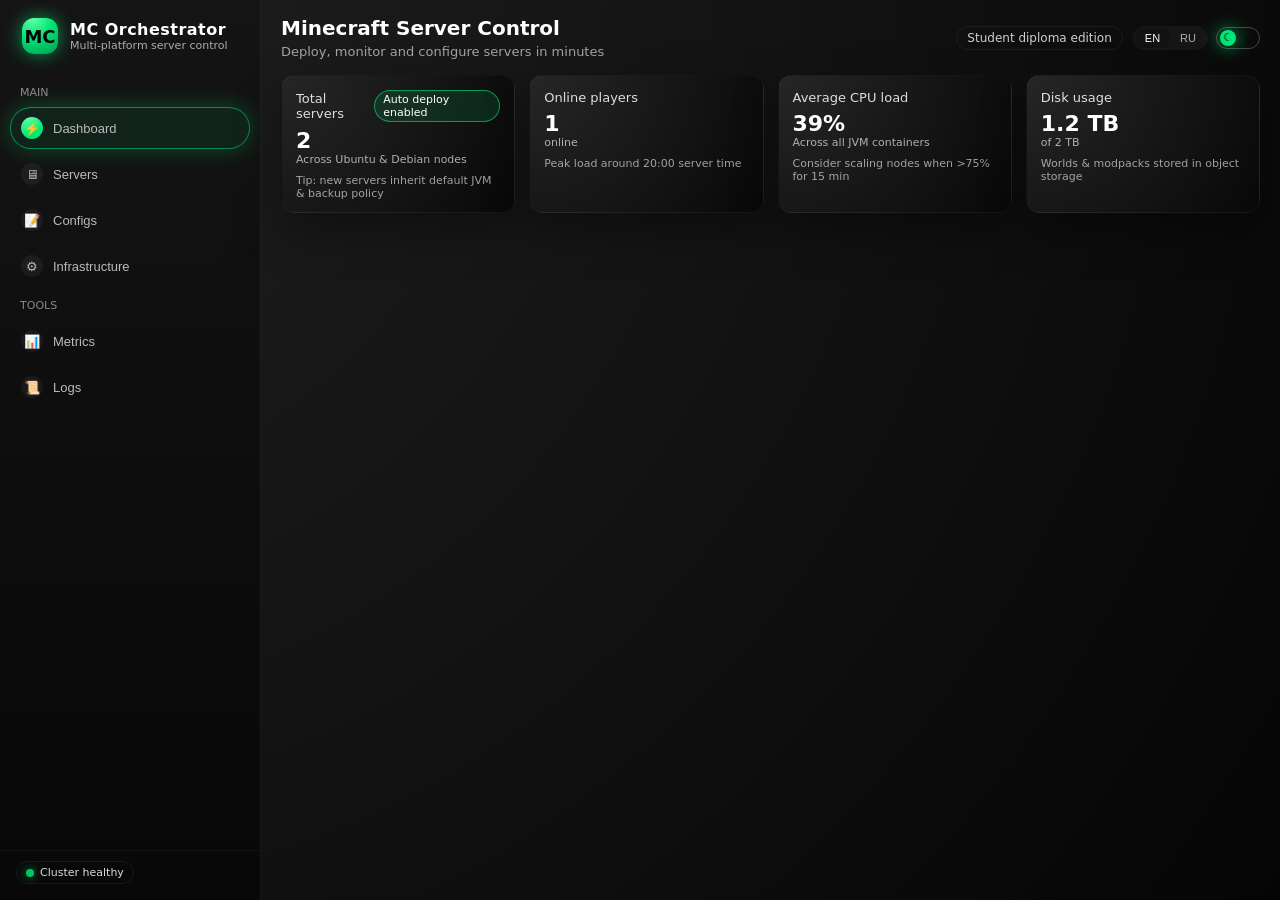
==== index.html @ 0e8f5ad6 "Server added, appearance improved, dark and light theme, Russian and English localization, UI only" ====
<!DOCTYPE html>
<html lang="en" data-lang="en">
<head>
  <meta charset="UTF-8" />
  <title>Minecraft Server Orchestrator</title>
  <link rel="stylesheet" href="assets/css/styles.css" />
</head>
<body data-theme="dark">
<div class="app-shell">

  <aside class="sidebar">
    <div class="sidebar-header">
      <div class="logo-pill">MC</div>
      <div>
        <div class="project-name" data-i18n="app.name">MC Orchestrator</div>
        <div class="project-subtitle" data-i18n="app.subtitle">Multi-platform server control</div>
      </div>
    </div>

    <div class="sidebar-nav">
      <div class="nav-section-title" data-i18n="nav.section.main">Main</div>
      <ul class="nav-list">
        <li class="nav-item">
          <button class="nav-link active" data-view-target="dashboard">
            <span class="nav-link-icon">⚡</span>
            <span data-i18n="nav.dashboard">Dashboard</span>
          </button>
        </li>
        <li class="nav-item">
          <button class="nav-link" data-view-target="servers">
            <span class="nav-link-icon">🖥</span>
            <span data-i18n="nav.servers">Servers</span>
          </button>
        </li>
        <li class="nav-item">
          <button class="nav-link" data-view-target="configs">
            <span class="nav-link-icon">📝</span>
            <span data-i18n="nav.configs">Configs</span>
          </button>
        </li>
        <li class="nav-item">
          <button class="nav-link" data-view-target="infrastructure">
            <span class="nav-link-icon">⚙</span>
            <span data-i18n="nav.infrastructure">Infrastructure</span>
          </button>
        </li>
      </ul>
      <div class="nav-section-title" data-i18n="nav.section.tools">Tools</div>
      <ul class="nav-list">
        <li class="nav-item">
          <button class="nav-link" data-view-target="metrics">
            <span class="nav-link-icon">📊</span>
            <span data-i18n="nav.metrics">Metrics</span>
          </button>
        </li>
        <li class="nav-item">
          <button class="nav-link" data-view-target="logs">
            <span class="nav-link-icon">📜</span>
            <span data-i18n="nav.logs">Logs</span>
          </button>
        </li>
      </ul>
    </div>

    <div class="sidebar-footer">
      <div class="sidebar-badge">
        <span class="sidebar-badge-dot"></span>
        <span data-i18n="sidebar.clusterHealthy">Cluster healthy</span>
      </div>
    </div>
  </aside>

  <main class="main-panel">
    <header class="topbar">
      <div class="topbar-left">
        <div class="topbar-title" data-i18n="topbar.title">Minecraft Server Control</div>
        <div class="topbar-subtitle" data-i18n="topbar.subtitle">Deploy, monitor and configure servers in minutes</div>
      </div>
      <div class="topbar-actions">
        <div class="chip" data-i18n="topbar.plan">Student diploma edition</div>
        <div class="toggle-group">
          <div class="lang-toggle">
            <button class="lang-btn active" data-lang-select="en">EN</button>
            <button class="lang-btn" data-lang-select="ru">RU</button>
          </div>
          <button class="theme-switch" id="themeSwitch" type="button">
            <div class="theme-thumb"></div>
            <div class="theme-icons"><span>☾</span><span>☼</span></div>
          </button>
        </div>
      </div>
    </header>

    <section class="content">

      <!-- DASHBOARD -->
      <section class="view active" data-view="dashboard">
        <div class="card-grid">
          <article class="card">
            <div class="card-header">
              <div class="card-title" data-i18n="dash.totalServers">Total servers</div>
              <span class="badge-pill" data-i18n="dash.autoDeploy">Auto deploy enabled</span>
            </div>
            <div class="card-kpi" id="kpi-total">—</div>
            <div class="card-kpi-sub" data-i18n="dash.totalServersHint">Across Ubuntu & Debian nodes</div>
            <div class="card-footer" data-i18n="dash.totalServersFooter">Tip: new servers inherit default JVM & backup policy</div>
          </article>

          <article class="card">
            <div class="card-header">
              <div class="card-title" data-i18n="dash.onlinePlayers">Online players</div>
            </div>
            <div class="card-kpi" id="kpi-online">—</div>
            <div class="card-kpi-sub">online</div>
            <div class="card-footer" data-i18n="dash.onlinePlayersFooter">Peak load around 20:00 server time</div>
          </article>

          <article class="card">
            <div class="card-header">
              <div class="card-title" data-i18n="dash.cpuLoad">Average CPU load</div>
            </div>
            <div class="card-kpi" id="kpi-cpu">—</div>
            <div class="card-kpi-sub" data-i18n="dash.cpuLoadSub">Across all JVM containers</div>
            <div class="card-footer" data-i18n="dash.cpuLoadFooter">Consider scaling nodes when >75% for 15 min</div>
          </article>

          <article class="card">
            <div class="card-header">
              <div class="card-title" data-i18n="dash.diskUsage">Disk usage</div>
            </div>
            <div class="card-kpi" id="kpi-disk">—</div>
            <div class="card-kpi-sub">of 2 TB</div>
            <div class="card-footer" data-i18n="dash.diskUsageFooter">Worlds & modpacks stored in object storage</div>
          </article>
        </div>
      </section>

      <!-- SERVERS -->
      <section class="view" data-view="servers">
        <div class="card table-card">
          <div class="card-header">
            <div class="card-title" data-i18n="servers.title">Servers</div>
            <button class="badge-pill" id="btn-new-server" data-i18n="servers.newServer">+ New server</button>
          </div>
          <table class="table">
            <thead>
              <tr>
                <th data-i18n="table.server">Server</th>
                <th data-i18n="table.version">Version</th>
                <th data-i18n="table.node">Node</th>
                <th data-i18n="table.status">Status</th>
                <th data-i18n="table.actions">Actions</th>
              </tr>
            </thead>
            <tbody id="servers-tbody"></tbody>
          </table>
        </div>
      </section>

      <!-- CONFIGS -->
      <section class="view" data-view="configs">
        <div class="card">
          <div class="card-header"><div class="card-title" data-i18n="configs.title">Configuration editor</div></div>
          <div class="card-footer" data-i18n="configs.hint">Attach your YAML/properties editor here</div>
        </div>
      </section>

      <!-- INFRASTRUCTURE -->
      <section class="view" data-view="infrastructure">
        <div class="card">
          <div class="card-header"><div class="card-title" data-i18n="infra.title">Infrastructure presets</div></div>
          <div class="card-footer" data-i18n="infra.hint">Manage CPU cores, RAM, disk quotas, default JVM flags</div>
        </div>
      </section>

      <!-- METRICS -->
      <section class="view" data-view="metrics">
        <div class="card">
          <div class="card-header"><div class="card-title" data-i18n="metrics.title">Metrics dashboard</div></div>
          <div class="card-footer" data-i18n="metrics.hint">Insert charts for CPU, RAM, disk, online players</div>
        </div>
      </section>

      <!-- LOGS -->
      <section class="view" data-view="logs">
        <div class="card">
          <div class="card-header"><div class="card-title" data-i18n="logs.title">Logs & events</div></div>
          <div class="card-footer" data-i18n="logs.hint">Console output, deployment logs, alerts</div>
        </div>
      </section>

    </section>
  </main>
</div>

<!-- CREATE SERVER MODAL -->
<div class="modal-overlay" id="server-modal-overlay">
  <div class="modal modal--wide">
    <div class="modal-title" data-i18n="modal.createServer">Create server</div>
    <form id="modal-form" onsubmit="return false">

      <div class="form-group">
        <label data-i18n="modal.serverName">Server name</label>
        <input id="f-name" type="text" placeholder="Survival-RU-1" />
      </div>

      <div class="form-row">
        <div class="form-group">
          <label data-i18n="modal.version">Minecraft version</label>
          <select id="f-version">
            <option value="1.20.4">1.20.4</option>
            <option value="1.20.1">1.20.1</option>
            <option value="1.19.4">1.19.4</option>
            <option value="1.18.2">1.18.2</option>
          </select>
        </div>
        <div class="form-group">
          <label data-i18n="modal.modLoader">Mod loader</label>
          <select id="f-modloader">
            <option value="Paper">Paper</option>
            <option value="Spigot">Spigot</option>
            <option value="Forge">Forge</option>
            <option value="Fabric">Fabric</option>
            <option value="NeoForge">NeoForge</option>
          </select>
        </div>
      </div>

      <div class="form-group">
        <label data-i18n="modal.modLoaderVersion">Mod loader version</label>
        <input id="f-modloader-version" type="text" placeholder="e.g. 47.3.0" />
      </div>

      <!-- Modpack ZIP -->
      <div class="form-group">
        <label data-i18n="modal.modpack">Modpack (ZIP)</label>
        <div class="dropzone" id="f-dropzone">
          <span class="dropzone-icon">📦</span>
          <span class="dropzone-text" data-i18n="modal.dropzoneHint">Drag & drop .zip modpack here</span>
          <span class="dropzone-filename" id="dropzone-filename"></span>
          <input type="file" id="f-modpack-file" accept=".zip" style="display:none" />
        </div>
      </div>

      <!-- Mod Loader JAR -->
      <div class="form-group">
        <label data-i18n="modal.modLoaderJar">Mod loader JAR (optional)</label>
        <div class="dropzone" id="f-dropzone-jar">
          <span class="dropzone-icon">☕</span>
          <span class="dropzone-text" data-i18n="modal.dropzoneJarHint">Drag & drop .jar mod loader here</span>
          <span class="dropzone-filename" id="dropzone-jar-filename"></span>
          <input type="file" id="f-modloader-file" accept=".jar" style="display:none" />
        </div>
      </div>

      <!-- Deploy target -->
      <div class="form-group">
        <label data-i18n="modal.deployTarget">Deploy target</label>
        <div class="radio-group">
          <label class="radio-option">
            <input type="radio" name="deploy-target" id="f-target-server" value="server" checked />
            <span data-i18n="modal.targetServer">Server (bare metal)</span>
          </label>
          <label class="radio-option">
            <input type="radio" name="deploy-target" id="f-target-docker" value="docker" />
            <span data-i18n="modal.targetDocker">Docker container</span>
          </label>
        </div>
      </div>

      <!-- SERVER FIELDS -->
      <div id="fields-server" class="deploy-fields">
        <div class="form-section-title" data-i18n="modal.serverResources">Server resources</div>
        <div class="form-row">
          <div class="form-group">
            <label data-i18n="modal.ram">RAM (MB)</label>
            <input id="f-ram" type="number" value="2048" min="512" step="512" />
          </div>
          <div class="form-group">
            <label data-i18n="modal.cpu">CPU cores</label>
            <input id="f-cpu" type="number" value="2" min="1" max="32" />
          </div>
        </div>
        <div class="form-row">
          <div class="form-group">
            <label data-i18n="modal.disk">Disk (GB)</label>
            <input id="f-disk" type="number" value="20" min="5" step="5" />
          </div>
          <div class="form-group">
            <label data-i18n="modal.port">Server port</label>
            <input id="f-port" type="number" value="25565" min="1024" max="65535" />
          </div>
        </div>
        <div class="form-group">
          <label data-i18n="modal.jvmFlags">JVM flags (optional)</label>
          <input id="f-jvm" type="text" placeholder="-XX:+UseG1GC -XX:MaxGCPauseMillis=50" />
        </div>

        <!-- Convenience options: Server -->
        <div class="form-section-title" data-i18n="modal.convenience">Convenience</div>
        <div class="toggle-checks">
          <label class="check-option">
            <input type="checkbox" id="f-max-resources" />
            <span data-i18n="modal.maxResources">Allocate all available resources</span>
          </label>
          <label class="check-option">
            <input type="checkbox" id="f-auto-restart" checked />
            <span data-i18n="modal.autoRestart">Auto-restart on crash</span>
          </label>
          <label class="check-option">
            <input type="checkbox" id="f-auto-backup" checked />
            <span data-i18n="modal.autoBackup">Scheduled backups</span>
          </label>
          <div class="form-subrow" id="f-backup-interval-wrap">
            <label data-i18n="modal.backupInterval">Backup every (hours)</label>
            <input id="f-backup-interval" type="number" value="6" min="1" max="168" />
          </div>
          <label class="check-option">
            <input type="checkbox" id="f-backup-cleanup" checked />
            <span data-i18n="modal.backupCleanup">Auto-delete backups older than</span>
          </label>
          <div class="form-subrow" id="f-backup-ttl-wrap">
            <label data-i18n="modal.backupTtl">Keep backups for (days)</label>
            <input id="f-backup-ttl" type="number" value="7" min="1" max="365" />
          </div>
          <label class="check-option">
            <input type="checkbox" id="f-whitelist" />
            <span data-i18n="modal.whitelist">Enable whitelist</span>
          </label>
          <label class="check-option">
            <input type="checkbox" id="f-rcon" />
            <span data-i18n="modal.rcon">Enable RCON (remote console)</span>
          </label>
        </div>
      </div>

      <!-- DOCKER FIELDS -->
      <div id="fields-docker" class="deploy-fields" style="display:none">
        <div class="form-section-title" data-i18n="modal.dockerResources">Docker resources</div>
        <div class="form-row">
          <div class="form-group">
            <label data-i18n="modal.ram">Memory limit (MB)</label>
            <input id="f-docker-ram" type="number" value="2048" min="512" step="512" />
          </div>
          <div class="form-group">
            <label data-i18n="modal.cpu">CPU limit (cores)</label>
            <input id="f-docker-cpu" type="number" value="2" min="1" max="32" />
          </div>
        </div>
        <div class="form-row">
          <div class="form-group">
            <label data-i18n="modal.disk">Volume size (GB)</label>
            <input id="f-docker-disk" type="number" value="20" min="5" step="5" />
          </div>
          <div class="form-group">
            <label data-i18n="modal.port">Exposed port</label>
            <input id="f-docker-port" type="number" value="25565" min="1024" max="65535" />
          </div>
        </div>
        <div class="form-row">
          <div class="form-group">
            <label data-i18n="modal.dockerImage">Base image</label>
            <select id="f-docker-image">
              <option value="eclipse-temurin:17">eclipse-temurin:17 (Java 17)</option>
              <option value="eclipse-temurin:21">eclipse-temurin:21 (Java 21)</option>
              <option value="amazoncorretto:17">amazoncorretto:17</option>
            </select>
          </div>
          <div class="form-group">
            <label data-i18n="modal.restartPolicy">Restart policy</label>
            <select id="f-restart-policy">
              <option value="unless-stopped">unless-stopped</option>
              <option value="always">always</option>
              <option value="on-failure">on-failure</option>
              <option value="no">no</option>
            </select>
          </div>
        </div>
        <div class="form-row">
          <div class="form-group">
            <label data-i18n="modal.networkMode">Network mode</label>
            <select id="f-network-mode">
              <option value="bridge">bridge (default)</option>
              <option value="host">host</option>
            </select>
          </div>
          <div class="form-group">
            <label data-i18n="modal.dockerMemSwap">Memory swap (MB)</label>
            <input id="f-docker-swap" type="number" value="512" min="0" step="256" />
          </div>
        </div>
        <div class="form-group">
          <label data-i18n="modal.jvmFlags">JVM flags (optional)</label>
          <input id="f-docker-jvm" type="text" placeholder="-XX:+UseG1GC -XX:MaxGCPauseMillis=50" />
        </div>

        <!-- Convenience options: Docker -->
        <div class="form-section-title" data-i18n="modal.convenience">Convenience</div>
        <div class="toggle-checks">
          <label class="check-option">
            <input type="checkbox" id="f-docker-max-resources" />
            <span data-i18n="modal.maxResources">Allocate all available resources</span>
          </label>
          <label class="check-option">
            <input type="checkbox" id="f-docker-auto-backup" checked />
            <span data-i18n="modal.autoBackup">Scheduled backups (volume snapshot)</span>
          </label>
          <div class="form-subrow" id="f-docker-backup-interval-wrap">
            <label data-i18n="modal.backupInterval">Backup every (hours)</label>
            <input id="f-docker-backup-interval" type="number" value="6" min="1" max="168" />
          </div>
          <label class="check-option">
            <input type="checkbox" id="f-docker-backup-cleanup" checked />
            <span data-i18n="modal.backupCleanup">Auto-delete backups older than</span>
          </label>
          <div class="form-subrow" id="f-docker-backup-ttl-wrap">
            <label data-i18n="modal.backupTtl">Keep backups for (days)</label>
            <input id="f-docker-backup-ttl" type="number" value="7" min="1" max="365" />
          </div>
          <label class="check-option">
            <input type="checkbox" id="f-docker-healthcheck" checked />
            <span data-i18n="modal.healthcheck">Enable Docker healthcheck</span>
          </label>
          <label class="check-option">
            <input type="checkbox" id="f-docker-readonly-fs" />
            <span data-i18n="modal.readonlyFs">Read-only filesystem (except volumes)</span>
          </label>
          <label class="check-option">
            <input type="checkbox" id="f-docker-log-limit" checked />
            <span data-i18n="modal.logLimit">Limit container log size (100 MB)</span>
          </label>
          <label class="check-option">
            <input type="checkbox" id="f-docker-rcon" />
            <span data-i18n="modal.rcon">Enable RCON (remote console)</span>
          </label>
        </div>
      </div>

    </form>
    <div class="modal-actions">
      <button class="btn-cancel" id="modal-cancel" data-i18n="modal.cancel">Cancel</button>
      <button class="btn-create" id="modal-create" data-i18n="modal.create">Create</button>
    </div>
  </div>
</div>

<script src="assets/js/i18n.js"></script>
<script src="assets/js/toast.js"></script>
<script src="assets/js/repository.js"></script>
<script src="assets/js/server-controller.js"></script>
<script src="assets/js/view-model.js"></script>
<script src="assets/js/dashboard-view.js"></script>
<script src="assets/js/servers-view.js"></script>
<script src="assets/js/modal-view.js"></script>
<script src="assets/js/custom-select.js"></script>
<script src="assets/js/app.js"></script>
</body>
</html>
---- assets/css/styles.css ----
:root {
  --dark-bg: #141414;
  --dark-bg-secondary: #222222;
  --dark-bg-tertiary: #333333;
  --dark-text: #ffffff;
  --dark-text-secondary: #bbbbbb;
  --accent-green: #00e676;
  --light-bg: #f5f5f5;
  --light-bg-secondary: #ffffff;
  --light-bg-tertiary: #eeeeee;
  --light-text: #1a1a1a;
  --light-text-secondary: #666666;
  --radius-lg: 14px;
  --radius-md: 10px;
  --radius-sm: 6px;
  --shadow-soft: 0 18px 45px rgba(0,0,0,0.35);
  --transition-fast: 0.18s ease-out;
}

body[data-theme="dark"] {
  background: radial-gradient(circle at top left, #1f1f1f 0, #141414 45%, #050505 100%);
  color: var(--dark-text);
}
body[data-theme="light"] {
  background: radial-gradient(circle at top left, #ffffff 0, #f5f5f5 50%, #e4e4e4 100%);
  color: var(--light-text);
}
body {
  margin: 0;
  font-family: system-ui, -apple-system, BlinkMacSystemFont, "Segoe UI", sans-serif;
  min-height: 100vh;
  display: flex;
}

.app-shell { display: flex; width: 100%; min-height: 100vh; }

.sidebar {
  width: 260px; flex-shrink: 0;
  backdrop-filter: blur(18px);
  border-right: 1px solid rgba(255,255,255,0.06);
  display: flex; flex-direction: column;
}
body[data-theme="dark"] .sidebar { background: linear-gradient(180deg, rgba(20,20,20,0.96), rgba(8,8,8,0.98)); }
body[data-theme="light"] .sidebar { background: linear-gradient(180deg, #ffffff, #f5f5f5); border-right-color: rgba(0,0,0,0.06); }

.sidebar-header { padding: 18px 22px; display: flex; align-items: center; gap: 12px; }
.logo-pill {
  width: 36px; height: 36px; border-radius: 12px;
  display: inline-flex; align-items: center; justify-content: center;
  background: radial-gradient(circle at 30% 0, #66ffa6 0, var(--accent-green) 45%, #009b4f 100%);
  box-shadow: 0 0 18px rgba(0,230,118,0.6);
  color: #000; font-weight: 800; font-size: 18px;
}
.project-name { font-weight: 600; font-size: 16px; letter-spacing: 0.03em; }
.project-subtitle { font-size: 11px; opacity: 0.65; }

.sidebar-nav { padding: 6px 10px 16px; flex: 1; overflow-y: auto; }
.nav-section-title { font-size: 11px; text-transform: uppercase; opacity: 0.5; padding: 8px 10px; }
.nav-list { list-style: none; padding: 0; margin: 0; }
.nav-item { margin-bottom: 4px; }
.nav-link {
  display: flex; align-items: center; gap: 10px;
  padding: 9px 10px; border-radius: 999px;
  border: 1px solid transparent; font-size: 13px;
  text-decoration: none; cursor: pointer; background: transparent;
  width: 100%;
  transition: background var(--transition-fast), border-color var(--transition-fast), transform var(--transition-fast);
}
body[data-theme="dark"] .nav-link { color: var(--dark-text-secondary); }
body[data-theme="light"] .nav-link { color: var(--light-text-secondary); }
.nav-link-icon {
  width: 22px; height: 22px; border-radius: 999px;
  display: inline-flex; align-items: center; justify-content: center; font-size: 13px;
}
body[data-theme="dark"] .nav-link-icon { background: rgba(255,255,255,0.05); }
body[data-theme="light"] .nav-link-icon { background: rgba(0,0,0,0.04); }
.nav-link:hover { transform: translateY(-1px); border-color: rgba(255,255,255,0.08); }
body[data-theme="light"] .nav-link:hover { border-color: rgba(0,0,0,0.08); }
.nav-link.active {
  background: rgba(0,230,118,0.08); border-color: rgba(0,230,118,0.55);
  box-shadow: 0 0 22px rgba(0,230,118,0.28); color: #eafff4;
}
.nav-link.active .nav-link-icon {
  background: radial-gradient(circle at 30% 0, #66ffa6 0, var(--accent-green) 70%);
  color: #000;
}

.sidebar-footer { padding: 10px 16px 16px; border-top: 1px solid rgba(255,255,255,0.04); }
body[data-theme="light"] .sidebar-footer { border-top-color: rgba(0,0,0,0.05); }
.sidebar-badge {
  font-size: 11px; padding: 4px 9px; border-radius: 999px;
  border: 1px solid rgba(255,255,255,0.08);
  display: inline-flex; align-items: center; gap: 6px; opacity: 0.85;
}
.sidebar-badge-dot {
  width: 8px; height: 8px; border-radius: 999px;
  background: var(--accent-green); box-shadow: 0 0 10px rgba(0,230,118,0.8);
}

.main-panel { flex: 1; display: flex; flex-direction: column; padding: 16px 20px; }

.topbar { display: flex; align-items: center; justify-content: space-between; gap: 14px; margin-bottom: 16px; }
.topbar-left { display: flex; flex-direction: column; gap: 4px; }
.topbar-title { font-size: 20px; font-weight: 600; }
.topbar-subtitle { font-size: 13px; opacity: 0.6; }
.topbar-actions { display: flex; align-items: center; gap: 10px; }

.chip { font-size: 12px; border-radius: 999px; padding: 4px 10px; border: 1px solid rgba(255,255,255,0.08); opacity: 0.8; }
body[data-theme="light"] .chip { border-color: rgba(0,0,0,0.08); }

.toggle-group { display: flex; align-items: center; gap: 8px; }
.lang-toggle { display: inline-flex; border-radius: 999px; padding: 2px; background: rgba(255,255,255,0.04); }
body[data-theme="light"] .lang-toggle { background: rgba(0,0,0,0.04); }
.lang-btn {
  border: none; background: transparent; border-radius: 999px;
  padding: 4px 10px; font-size: 11px; cursor: pointer;
  opacity: 0.65; transition: background var(--transition-fast), opacity var(--transition-fast), color var(--transition-fast);
}
.lang-btn.active { background: rgba(0,0,0,0.18); opacity: 1; color: #ffffff; }
body[data-theme="light"] .lang-btn.active { background: #ffffff; color: #000000; }

.theme-switch {
  position: relative; width: 44px; height: 22px; border-radius: 999px;
  border: 1px solid rgba(255,255,255,0.24); cursor: pointer;
  display: inline-flex; align-items: center; padding: 3px; background: transparent;
}
body[data-theme="light"] .theme-switch { border-color: rgba(0,0,0,0.18); }
.theme-thumb {
  width: 16px; height: 16px; border-radius: 999px;
  background: var(--accent-green); box-shadow: 0 0 18px rgba(0,230,118,0.9);
  transform: translateX(0); transition: transform var(--transition-fast);
}
body[data-theme="light"] .theme-thumb { transform: translateX(18px); }
.theme-icons {
  position: absolute; inset: 0;
  display: flex; justify-content: space-between; align-items: center;
  padding-inline: 6px; font-size: 11px; pointer-events: none;
}

.content { flex: 1; display: flex; flex-direction: column; gap: 16px; }

.view { display: none; }
.view.active { display: block; }

.card-grid { display: grid; grid-template-columns: repeat(auto-fit, minmax(220px, 1fr)); gap: 14px; }
.card {
  border-radius: var(--radius-lg); padding: 14px 14px 12px;
  box-shadow: var(--shadow-soft); position: relative; overflow: hidden;
}
body[data-theme="dark"] .card {
  background: radial-gradient(circle at top left, #262626 0, #141414 60%, #080808 100%);
  border: 1px solid rgba(255,255,255,0.03);
}
body[data-theme="light"] .card { background: #ffffff; border: 1px solid rgba(0,0,0,0.06); }

.card-header { display: flex; align-items: center; justify-content: space-between; margin-bottom: 6px; }
.card-title { font-size: 13px; opacity: 0.85; }
.card-kpi { font-size: 22px; font-weight: 600; }
.card-kpi-sub { font-size: 11px; opacity: 0.65; }
.card-footer { margin-top: 8px; font-size: 11px; opacity: 0.6; }

.badge-pill {
  font-size: 11px; border-radius: 999px; padding: 2px 8px;
  background: rgba(0,230,118,0.12); border: 1px solid rgba(0,230,118,0.6); color: #a5ffd0;
  cursor: pointer;
}
.badge-pill:hover { background: rgba(0,230,118,0.22); }

.table-card { margin-top: 4px; }
.table { width: 100%; border-collapse: collapse; font-size: 12px; }
.table th, .table td { padding: 7px 6px; text-align: left; }
.table th { opacity: 0.7; font-weight: 500; border-bottom: 1px solid rgba(255,255,255,0.08); }
body[data-theme="light"] .table th { border-bottom-color: rgba(0,0,0,0.06); }
.table tr:nth-child(even) { background: rgba(255,255,255,0.03); }
body[data-theme="light"] .table tr:nth-child(even) { background: rgba(0,0,0,0.02); }

.status-pill { display: inline-flex; align-items: center; gap: 6px; padding: 2px 8px; border-radius: 999px; font-size: 11px; }
.status-online { background: rgba(0,230,118,0.16); color: #caffea; }
.status-offline { background: rgba(255,255,255,0.04); opacity: 0.7; }

.action-btn {
  border: 1px solid transparent; border-radius: 999px;
  padding: 3px 10px; font-size: 11px; cursor: pointer;
  transition: background var(--transition-fast), transform var(--transition-fast);
  margin-right: 4px;
}
.action-btn:hover { transform: translateY(-1px); }
.action-btn--start  { background: rgba(0,230,118,0.12); border-color: rgba(0,230,118,0.5); color: #a5ffd0; }
.action-btn--start:hover { background: rgba(0,230,118,0.24); }
.action-btn--stop   { background: rgba(255,80,80,0.12); border-color: rgba(255,80,80,0.5); color: #ffb3b3; }
.action-btn--stop:hover { background: rgba(255,80,80,0.24); }
.action-btn--backup { background: rgba(255,255,255,0.04); border-color: rgba(255,255,255,0.12); }
body[data-theme="dark"] .action-btn--backup { color: #bbbbbb; }
body[data-theme="light"] .action-btn--backup { color: #555555; border-color: rgba(0,0,0,0.12); }
.action-btn:disabled { opacity: 0.4; cursor: not-allowed; }

/* Modal */
.modal-overlay {
  display: none; position: fixed; inset: 0;
  background: rgba(0,0,0,0.6); backdrop-filter: blur(4px);
  align-items: center; justify-content: center; z-index: 100;
}
.modal-overlay.active { display: flex; }
.modal {
  width: 360px; border-radius: var(--radius-lg);
  padding: 22px 24px; box-shadow: var(--shadow-soft);
}
body[data-theme="dark"] .modal { background: #1c1c1c; border: 1px solid rgba(255,255,255,0.07); color: #fff; }
body[data-theme="light"] .modal { background: #ffffff; border: 1px solid rgba(0,0,0,0.08); color: #1a1a1a; }
.modal-title { font-size: 16px; font-weight: 600; margin-bottom: 16px; }
.form-group { display: flex; flex-direction: column; gap: 5px; margin-bottom: 12px; }
.form-group label { font-size: 12px; opacity: 0.7; }
.form-group input, .form-group select {
  border-radius: var(--radius-sm); border: 1px solid rgba(255,255,255,0.1);
  background: rgba(255,255,255,0.04); color: inherit;
  padding: 7px 10px; font-size: 13px; outline: none;
  transition: border-color var(--transition-fast);
}
body[data-theme="light"] .form-group input,
body[data-theme="light"] .form-group select {
  background: #f5f5f5; border-color: rgba(0,0,0,0.1); color: #1a1a1a;
}
.form-group input:focus, .form-group select:focus { border-color: var(--accent-green); }
.modal-actions { display: flex; justify-content: flex-end; gap: 8px; margin-top: 16px; }
.btn-cancel {
  border: 1px solid rgba(255,255,255,0.1); background: transparent;
  border-radius: 999px; padding: 6px 16px; font-size: 12px; cursor: pointer; color: inherit;
}
body[data-theme="light"] .btn-cancel { border-color: rgba(0,0,0,0.1); }
.btn-create {
  border: none; background: var(--accent-green); color: #000;
  border-radius: 999px; padding: 6px 16px; font-size: 12px; cursor: pointer; font-weight: 600;
  transition: opacity var(--transition-fast);
}
.btn-create:hover { opacity: 0.85; }
.btn-create:disabled { opacity: 0.4; cursor: not-allowed; }

/* Toast */
#toast-container {
  position: fixed; bottom: 22px; right: 22px;
  display: flex; flex-direction: column; gap: 8px; z-index: 200;
}
.toast {
  display: flex; align-items: center; gap: 8px;
  padding: 10px 16px; border-radius: var(--radius-md);
  font-size: 13px; box-shadow: 0 4px 20px rgba(0,0,0,0.4);
  opacity: 0; transform: translateY(10px);
  transition: opacity 0.22s ease, transform 0.22s ease;
  min-width: 220px;
}
.toast--visible { opacity: 1; transform: translateY(0); }
.toast--success { background: rgba(0,230,118,0.15); border: 1px solid rgba(0,230,118,0.5); color: #caffea; }
.toast--info    { background: rgba(80,160,255,0.15); border: 1px solid rgba(80,160,255,0.5); color: #b3d4ff; }
.toast--error   { background: rgba(255,80,80,0.15);  border: 1px solid rgba(255,80,80,0.5);  color: #ffb3b3; }
.toast-icon { font-size: 14px; }

@media (max-width: 860px) {
  .sidebar { display: none; }
  .main-panel { padding: 12px; }
}

body[data-theme="dark"] .action-btn--start,
body[data-theme="dark"] .action-btn--stop,
body[data-theme="dark"] .action-btn--backup,
body[data-theme="dark"] .badge-pill,
body[data-theme="dark"] .status-pill,
body[data-theme="dark"] .lang-btn {
  color: #ffffff;
}

body[data-theme="light"] .action-btn--start,
body[data-theme="light"] .action-btn--stop,
body[data-theme="light"] .action-btn--backup,
body[data-theme="light"] .badge-pill,
body[data-theme="light"] .status-pill,
body[data-theme="light"] .lang-btn {
  color: #1a1a1a;
}

body[data-theme="light"] .status-online {
  color: #007a3d;
}

body[data-theme="light"] .action-btn--start {
  color: #007a3d;
}

body[data-theme="light"] .action-btn--stop {
  color: #cc2200;
}

/* Modal wide */
.modal--wide { width: 480px; max-height: 88vh; overflow-y: auto; }

.form-row { display: grid; grid-template-columns: 1fr 1fr; gap: 10px; }

.form-section-title {
  font-size: 11px; text-transform: uppercase; opacity: 0.5;
  margin-bottom: 8px; margin-top: 2px; letter-spacing: 0.06em;
}

.deploy-fields {
  border-radius: var(--radius-md);
  border: 1px solid rgba(255,255,255,0.06);
  padding: 12px 12px 4px;
  margin-bottom: 12px;
}
body[data-theme="light"] .deploy-fields { border-color: rgba(0,0,0,0.07); }

/* Radio group */
.radio-group { display: flex; gap: 12px; }
.radio-option {
  display: flex; align-items: center; gap: 6px;
  font-size: 13px; cursor: pointer; opacity: 0.85;
}
.radio-option input[type="radio"] { accent-color: var(--accent-green); cursor: pointer; }

/* Dropzone */
.dropzone {
  border: 1px dashed rgba(0,230,118,0.35);
  border-radius: var(--radius-md);
  padding: 16px 12px;
  display: flex; flex-direction: column; align-items: center; gap: 6px;
  cursor: pointer; transition: background var(--transition-fast), border-color var(--transition-fast);
  text-align: center;
}
.dropzone:hover { background: rgba(0,230,118,0.04); border-color: rgba(0,230,118,0.6); }
.dropzone--active { background: rgba(0,230,118,0.08); border-color: var(--accent-green); }
.dropzone-icon { font-size: 22px; }
.dropzone-text { font-size: 12px; opacity: 0.6; }
.dropzone-filename { font-size: 12px; color: var(--accent-green); min-height: 16px; }

/* Convenience toggles */
.toggle-checks { display: flex; flex-direction: column; gap: 6px; margin-top: 4px; }

.check-option {
  display: flex; align-items: center; gap: 8px;
  font-size: 12px; cursor: pointer; opacity: 0.85;
}
.check-option input[type="checkbox"] { accent-color: var(--accent-green); cursor: pointer; width: 14px; height: 14px; }

.form-subrow {
  display: flex; align-items: center; gap: 10px;
  padding-left: 22px; margin-top: -2px;
}
.form-subrow label { font-size: 12px; opacity: 0.65; white-space: nowrap; }
.form-subrow input {
  width: 70px; border-radius: var(--radius-sm);
  border: 1px solid rgba(255,255,255,0.1);
  background: rgba(255,255,255,0.04); color: inherit;
  padding: 4px 8px; font-size: 12px; outline: none;
}
body[data-theme="light"] .form-subrow input {
  background: #f5f5f5; border-color: rgba(0,0,0,0.1); color: #1a1a1a;
}
.form-subrow input:focus { border-color: var(--accent-green); }

/* ===== Custom scrollbar ===== */
* {
  scrollbar-width: thin;
  scrollbar-color: rgba(0,230,118,0.45) transparent;
}
*::-webkit-scrollbar { width: 6px; height: 6px; }
*::-webkit-scrollbar-track { background: transparent; }
*::-webkit-scrollbar-thumb {
  background: rgba(0,230,118,0.45);
  border-radius: 999px;
}
*::-webkit-scrollbar-thumb:hover { background: rgba(0,230,118,0.75); }

body[data-theme="light"] * {
  scrollbar-color: rgba(0,150,80,0.35) transparent;
}
body[data-theme="light"] *::-webkit-scrollbar-thumb {
  background: rgba(0,150,80,0.35);
}
body[data-theme="light"] *::-webkit-scrollbar-thumb:hover {
  background: rgba(0,150,80,0.65);
}

/* ===== Custom scrollbar ===== */
* {
  scrollbar-width: thin;
  scrollbar-color: rgba(0,230,118,0.45) transparent;
}
*::-webkit-scrollbar { width: 6px; height: 6px; }
*::-webkit-scrollbar-track { background: transparent; }
*::-webkit-scrollbar-thumb {
  background: rgba(0,230,118,0.45);
  border-radius: 999px;
}
*::-webkit-scrollbar-thumb:hover { background: rgba(0,230,118,0.75); }

body[data-theme="light"] * {
  scrollbar-color: rgba(0,150,80,0.35) transparent;
}
body[data-theme="light"] *::-webkit-scrollbar-thumb {
  background: rgba(0,150,80,0.35);
}
body[data-theme="light"] *::-webkit-scrollbar-thumb:hover {
  background: rgba(0,150,80,0.65);
}

/* ===== Custom Select ===== */
.csel-wrapper {
  position: relative;
  width: 100%;
}

.csel-trigger {
  width: 100%;
  box-sizing: border-box;
  border-radius: var(--radius-sm);
  padding: 7px 32px 7px 10px;
  font-size: 13px;
  cursor: pointer;
  outline: none;
  transition: border-color var(--transition-fast);
  user-select: none;
  background-image: url("data:image/svg+xml,%3Csvg xmlns='http://www.w3.org/2000/svg' width='12' height='12' viewBox='0 0 12 12'%3E%3Cpath fill='%2300e676' d='M6 8L1 3h10z'/%3E%3C/svg%3E");
  background-repeat: no-repeat;
  background-position: right 10px center;
}

body[data-theme="dark"] .csel-trigger {
  background-color: #1e1e1e;
  border: 1px solid rgba(255,255,255,0.12);
  color: #ffffff;
}

body[data-theme="light"] .csel-trigger {
  background-color: #f0f0f0;
  border: 1px solid rgba(0,0,0,0.12);
  color: #1a1a1a;
  background-image: url("data:image/svg+xml,%3Csvg xmlns='http://www.w3.org/2000/svg' width='12' height='12' viewBox='0 0 12 12'%3E%3Cpath fill='%23009b4f' d='M6 8L1 3h10z'/%3E%3C/svg%3E");
}

.csel-trigger:hover { border-color: var(--accent-green); }

.csel-dropdown {
  display: none;
  position: absolute;
  top: calc(100% + 4px);
  left: 0; right: 0;
  border-radius: var(--radius-md);
  z-index: 300;
  box-shadow: 0 8px 28px rgba(0,0,0,0.4);
  max-height: 200px;
  overflow-y: auto;
}

.csel-dropdown.open { display: block; }

body[data-theme="dark"] .csel-dropdown {
  background: #222222;
  border: 1px solid rgba(255,255,255,0.08);
}

body[data-theme="light"] .csel-dropdown {
  background: #ffffff;
  border: 1px solid rgba(0,0,0,0.1);
}

.csel-option {
  padding: 8px 12px;
  font-size: 13px;
  cursor: pointer;
  transition: background var(--transition-fast);
}

body[data-theme="dark"] .csel-option { color: #dddddd; }
body[data-theme="light"] .csel-option { color: #1a1a1a; }

body[data-theme="dark"] .csel-option:hover { background: rgba(255,255,255,0.06); }
body[data-theme="light"] .csel-option:hover { background: rgba(0,0,0,0.05); }

.csel-option.selected {
  color: var(--accent-green);
  background: rgba(0,230,118,0.08);
}
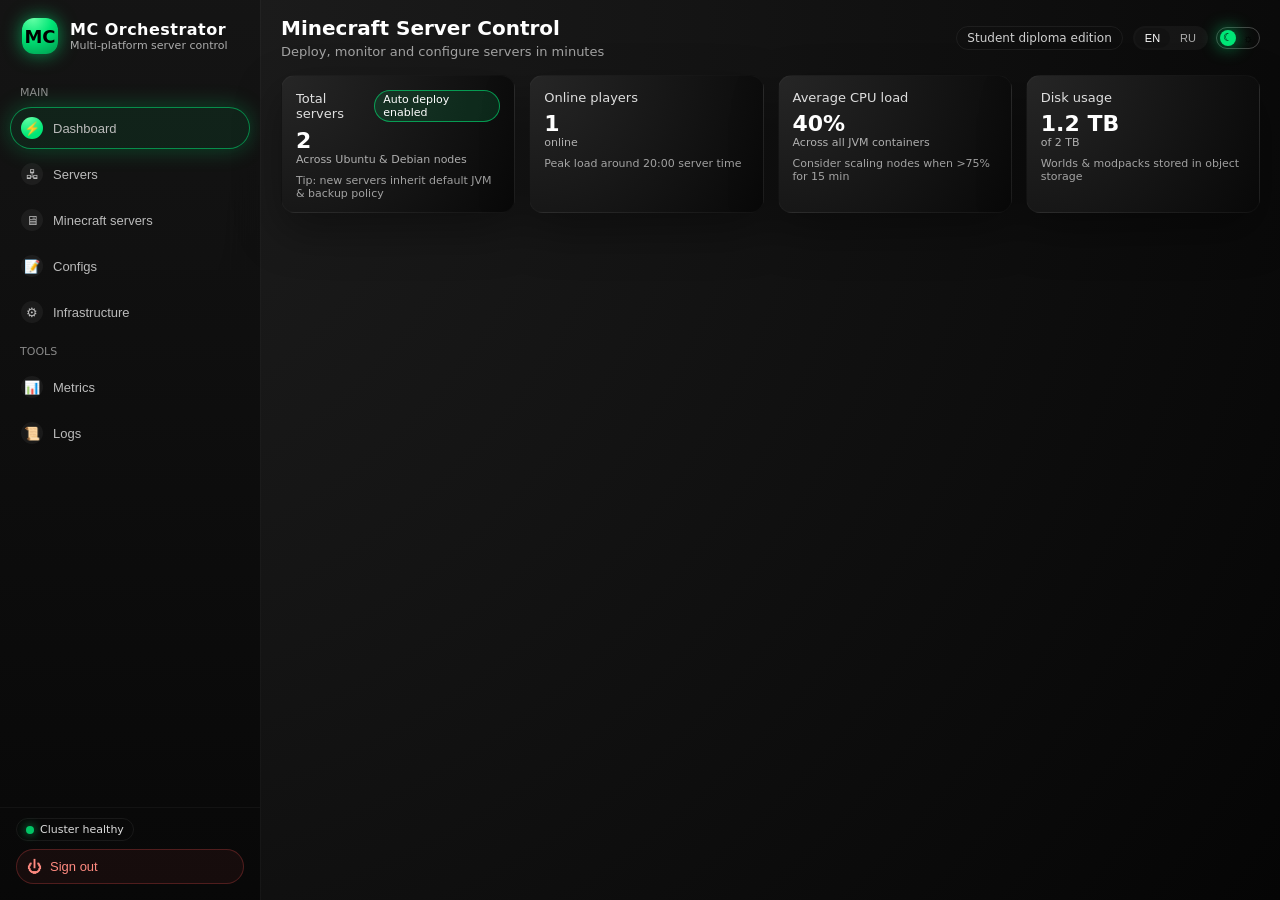
==== commit 7a01613b: "upd" ====
--- a/index.html
+++ b/index.html
@@ -27,9 +27,15 @@
           </button>
         </li>
         <li class="nav-item">
+          <button class="nav-link" data-view-target="nodes">
+            <span class="nav-link-icon">🖧</span>
+            <span data-i18n="nav.nodes">Servers</span>
+          </button>
+        </li>
+        <li class="nav-item">
           <button class="nav-link" data-view-target="servers">
             <span class="nav-link-icon">🖥</span>
-            <span data-i18n="nav.servers">Servers</span>
+            <span data-i18n="nav.servers">Minecraft servers</span>
           </button>
         </li>
         <li class="nav-item">
@@ -67,6 +73,10 @@
         <span class="sidebar-badge-dot"></span>
         <span data-i18n="sidebar.clusterHealthy">Cluster healthy</span>
       </div>
+      <button class="sidebar-logout" id="btn-logout">
+        <span class="sidebar-logout-icon">⏻</span>
+        <span data-i18n="sidebar.logout">Sign out</span>
+      </button>
     </div>
   </aside>
 
@@ -135,6 +145,30 @@
         </div>
       </section>
 
+      <!-- NODES (физические серверы) -->
+      <section class="view" data-view="nodes">
+        <div class="card table-card">
+          <div class="card-header">
+            <div class="card-title" data-i18n="nodes.title">Servers</div>
+            <button class="badge-pill" id="btn-new-node" data-i18n="nodes.newNode">+ Add server</button>
+          </div>
+          <table class="table">
+            <thead>
+              <tr>
+                <th data-i18n="nodes.table.name">Name</th>
+                <th data-i18n="nodes.table.ip">IP address</th>
+                <th data-i18n="nodes.table.port">SSH port</th>
+                <th data-i18n="nodes.table.user">User</th>
+                <th data-i18n="nodes.table.status">Status</th>
+                <th data-i18n="nodes.table.actions">Actions</th>
+              </tr>
+            </thead>
+            <tbody id="nodes-tbody"></tbody>
+          </table>
+        </div>
+      </section>
+
+
       <!-- SERVERS -->
       <section class="view" data-view="servers">
         <div class="card table-card">
@@ -204,6 +238,12 @@
         <input id="f-name" type="text" placeholder="Survival-RU-1" />
       </div>
 
+      <div class="form-group">
+        <label data-i18n="modal.targetNode">Deploy to server</label>
+        <select id="f-node">
+          <option value="" data-i18n="modal.selectNode">— Select server —</option>
+        </select>
+      </div>
       <div class="form-row">
         <div class="form-group">
           <label data-i18n="modal.version">Minecraft version</label>
@@ -440,6 +480,72 @@
     <div class="modal-actions">
       <button class="btn-cancel" id="modal-cancel" data-i18n="modal.cancel">Cancel</button>
       <button class="btn-create" id="modal-create" data-i18n="modal.create">Create</button>
+    </div>
+  </div>
+</div>
+
+<!-- ADD NODE MODAL -->
+<div class="modal-overlay" id="node-modal-overlay">
+  <div class="modal modal--wide">
+    <div class="modal-title" data-i18n="nodes.modal.title">Add server</div>
+    <form id="node-modal-form" onsubmit="return false">
+
+      <div class="form-row">
+        <div class="form-group">
+          <label data-i18n="nodes.modal.name">Server name</label>
+          <input id="n-name" type="text" placeholder="prod-node-01" />
+        </div>
+        <div class="form-group">
+          <label data-i18n="nodes.modal.ip">IP address</label>
+          <input id="n-ip" type="text" placeholder="192.168.1.100" />
+        </div>
+      </div>
+
+      <div class="form-row">
+        <div class="form-group">
+          <label data-i18n="nodes.modal.sshPort">SSH port</label>
+          <input id="n-ssh-port" type="number" value="22" min="1" max="65535" />
+        </div>
+        <div class="form-group">
+          <label data-i18n="nodes.modal.sshUser">SSH user</label>
+          <input id="n-ssh-user" type="text" placeholder="root" />
+        </div>
+      </div>
+
+      <div class="form-group">
+        <label data-i18n="nodes.modal.sshKey">Authentication</label>
+        <div class="radio-group" style="margin-bottom:8px">
+          <label class="radio-option">
+            <input type="radio" name="auth-type" value="key" checked />
+            <span data-i18n="nodes.modal.authKey">SSH key</span>
+          </label>
+          <label class="radio-option">
+            <input type="radio" name="auth-type" value="password" />
+            <span data-i18n="nodes.modal.authPassword">Password</span>
+          </label>
+        </div>
+        <div id="n-key-group">
+          <div class="dropzone" id="n-key-dropzone">
+            <span class="dropzone-icon">🔑</span>
+            <span class="dropzone-text" data-i18n="nodes.modal.keyHint">Drag & drop .pem / id_rsa here</span>
+            <span class="dropzone-filename" id="n-key-filename"></span>
+            <input type="file" id="n-key-file" accept=".pem,.key" style="display:none" />
+          </div>
+        </div>
+        <div id="n-pwd-group" style="display:none">
+          <input id="n-password" type="password" placeholder="••••••••" />
+        </div>
+      </div>
+
+      <div class="form-group">
+        <label data-i18n="nodes.modal.description">Description (optional)</label>
+        <input id="n-description" type="text" placeholder="Main production node" />
+      </div>
+
+    </form>
+    <div class="modal-actions">
+      <button class="btn-cancel" id="node-modal-cancel" data-i18n="modal.cancel">Cancel</button>
+      <button class="btn-create" id="node-modal-create" data-i18n="nodes.modal.add">Add server</button>
     </div>
   </div>
 </div>
@@ -453,6 +559,7 @@
 <script src="assets/js/servers-view.js"></script>
 <script src="assets/js/modal-view.js"></script>
 <script src="assets/js/custom-select.js"></script>
+<script src="assets/js/nodes-view.js"></script>
 <script src="assets/js/app.js"></script>
 </body>
 </html>
--- a/assets/css/styles.css
+++ b/assets/css/styles.css
@@ -355,7 +355,7 @@
 }
 .form-subrow input:focus { border-color: var(--accent-green); }
 
-/* ===== Custom scrollbar ===== */
+/* Custom scrollbar */
 * {
   scrollbar-width: thin;
   scrollbar-color: rgba(0,230,118,0.45) transparent;
@@ -377,8 +377,6 @@
 body[data-theme="light"] *::-webkit-scrollbar-thumb:hover {
   background: rgba(0,150,80,0.65);
 }
-
-/* ===== Custom scrollbar ===== */
 * {
   scrollbar-width: thin;
   scrollbar-color: rgba(0,230,118,0.45) transparent;
@@ -401,7 +399,7 @@
   background: rgba(0,150,80,0.65);
 }
 
-/* ===== Custom Select ===== */
+/* Custom Select */
 .csel-wrapper {
   position: relative;
   width: 100%;
@@ -478,3 +476,67 @@
   color: var(--accent-green);
   background: rgba(0,230,118,0.08);
 }
+
+/* Logout button */
+.sidebar-logout {
+  display: flex; align-items: center; gap: 8px;
+  width: 100%; margin-top: 8px;
+  padding: 8px 10px; border-radius: 999px;
+  border: 1px solid rgba(255,80,80,0.25);
+  background: rgba(255,80,80,0.06);
+  color: #ff8a80; font-size: 13px;
+  cursor: pointer;
+  transition: background var(--transition-fast), border-color var(--transition-fast), transform var(--transition-fast);
+}
+.sidebar-logout:hover {
+  background: rgba(255,80,80,0.14);
+  border-color: rgba(255,80,80,0.5);
+  transform: translateY(-1px);
+}
+body[data-theme="light"] .sidebar-logout {
+  color: #cc2200;
+  border-color: rgba(204,34,0,0.2);
+  background: rgba(204,34,0,0.05);
+}
+body[data-theme="light"] .sidebar-logout:hover {
+  background: rgba(204,34,0,0.1);
+  border-color: rgba(204,34,0,0.4);
+}
+.sidebar-logout-icon { font-size: 15px; }
+
+/* Nodes view */
+.status-connecting {
+  background: rgba(255,200,0,0.14);
+  color: #ffe57f;
+}
+code.ip-code {
+  font-family: monospace; font-size: 12px;
+  padding: 2px 6px; border-radius: 4px;
+}
+body[data-theme="dark"]  code.ip-code { background: rgba(255,255,255,0.06); color: #a5ffd0; }
+body[data-theme="light"] code.ip-code { background: rgba(0,0,0,0.05);       color: #007a3d; }
+
+/* IP reveal */
+.ip-masked {
+  display: inline-flex; align-items: center; gap: 6px;
+  font-family: monospace; font-size: 12px;
+  cursor: pointer;
+  padding: 3px 6px; border-radius: 6px;
+  margin-left: -6px;
+  transition: background 0.15s;
+}
+body[data-theme="dark"]  .ip-masked:hover { background: rgba(255,255,255,0.06); }
+body[data-theme="light"] .ip-masked:hover { background: rgba(0,0,0,0.05); }
+
+.ip-dots { opacity: 0.4; letter-spacing: 2px; }
+.ip-value {
+  padding: 2px 6px; border-radius: 4px;
+}
+body[data-theme="dark"]  .ip-value { background: rgba(255,255,255,0.06); color: #a5ffd0; }
+body[data-theme="light"] .ip-value { background: rgba(0,0,0,0.05); color: #007a3d; }
+.ip-reveal-btn {
+  background: transparent; border: none; cursor: pointer;
+  font-size: 13px; opacity: 0.45; padding: 0; line-height: 1;
+  transition: opacity 0.15s;
+}
+.ip-reveal-btn:hover { opacity: 1; }
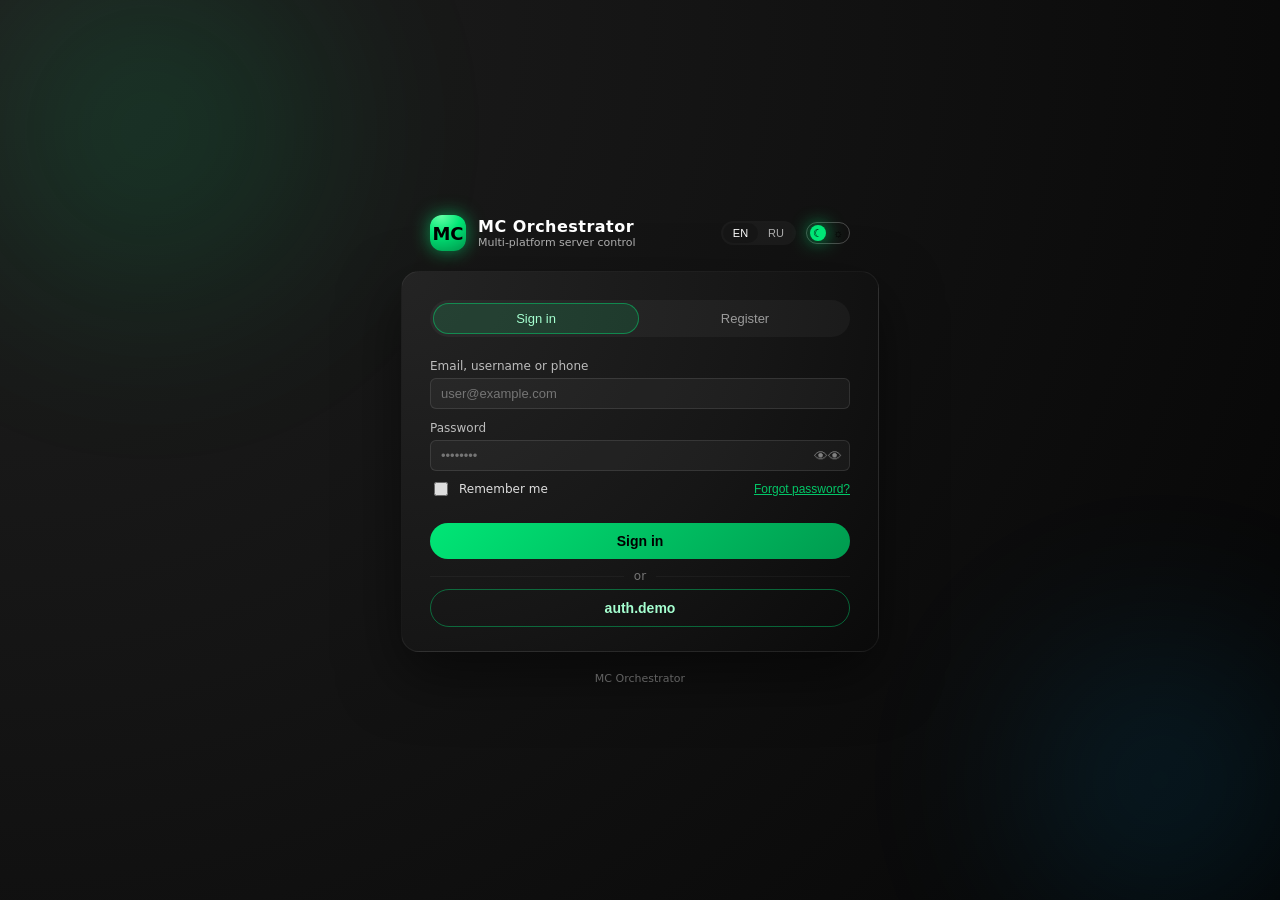
==== commit dde40ee1: "add auth, profile" ====
--- a/index.html
+++ b/index.html
@@ -69,10 +69,6 @@
     </div>
 
     <div class="sidebar-footer">
-      <div class="sidebar-badge">
-        <span class="sidebar-badge-dot"></span>
-        <span data-i18n="sidebar.clusterHealthy">Cluster healthy</span>
-      </div>
       <button class="sidebar-logout" id="btn-logout">
         <span class="sidebar-logout-icon">⏻</span>
         <span data-i18n="sidebar.logout">Sign out</span>
@@ -87,7 +83,6 @@
         <div class="topbar-subtitle" data-i18n="topbar.subtitle">Deploy, monitor and configure servers in minutes</div>
       </div>
       <div class="topbar-actions">
-        <div class="chip" data-i18n="topbar.plan">Student diploma edition</div>
         <div class="toggle-group">
           <div class="lang-toggle">
             <button class="lang-btn active" data-lang-select="en">EN</button>
@@ -105,6 +100,7 @@
 
       <!-- DASHBOARD -->
       <section class="view active" data-view="dashboard">
+        <div id="profile-block"></div>
         <div class="card-grid">
           <article class="card">
             <div class="card-header">
@@ -194,32 +190,56 @@
       <!-- CONFIGS -->
       <section class="view" data-view="configs">
         <div class="card">
-          <div class="card-header"><div class="card-title" data-i18n="configs.title">Configuration editor</div></div>
-          <div class="card-footer" data-i18n="configs.hint">Attach your YAML/properties editor here</div>
+          <div class="card-header">
+            <div class="card-title" data-i18n="configs.title">Configuration editor</div>
+          </div>
+          <div class="placeholder-empty">
+            <div class="placeholder-icon">📝</div>
+            <div class="placeholder-title" data-i18n="configs.title">Configuration editor</div>
+            <div class="placeholder-hint" data-i18n="configs.hint">Select a server to edit its configuration files</div>
+          </div>
         </div>
       </section>
 
       <!-- INFRASTRUCTURE -->
       <section class="view" data-view="infrastructure">
         <div class="card">
-          <div class="card-header"><div class="card-title" data-i18n="infra.title">Infrastructure presets</div></div>
-          <div class="card-footer" data-i18n="infra.hint">Manage CPU cores, RAM, disk quotas, default JVM flags</div>
+          <div class="card-header">
+            <div class="card-title" data-i18n="infra.title">Infrastructure</div>
+          </div>
+          <div class="placeholder-empty">
+            <div class="placeholder-icon">⚙</div>
+            <div class="placeholder-title" data-i18n="infra.title">Infrastructure</div>
+            <div class="placeholder-hint" data-i18n="infra.hint">Select a server to manage its resources</div>
+          </div>
         </div>
       </section>
 
       <!-- METRICS -->
       <section class="view" data-view="metrics">
         <div class="card">
-          <div class="card-header"><div class="card-title" data-i18n="metrics.title">Metrics dashboard</div></div>
-          <div class="card-footer" data-i18n="metrics.hint">Insert charts for CPU, RAM, disk, online players</div>
+          <div class="card-header">
+            <div class="card-title" data-i18n="metrics.title">Metrics</div>
+          </div>
+          <div class="placeholder-empty">
+            <div class="placeholder-icon">📊</div>
+            <div class="placeholder-title" data-i18n="metrics.title">Metrics</div>
+            <div class="placeholder-hint" data-i18n="metrics.hint">Select a server to view metrics</div>
+          </div>
         </div>
       </section>
 
       <!-- LOGS -->
       <section class="view" data-view="logs">
         <div class="card">
-          <div class="card-header"><div class="card-title" data-i18n="logs.title">Logs & events</div></div>
-          <div class="card-footer" data-i18n="logs.hint">Console output, deployment logs, alerts</div>
+          <div class="card-header">
+            <div class="card-title" data-i18n="logs.title">Logs</div>
+          </div>
+          <div class="placeholder-empty">
+            <div class="placeholder-icon">📜</div>
+            <div class="placeholder-title" data-i18n="logs.title">Logs</div>
+            <div class="placeholder-hint" data-i18n="logs.hint">Select a server to view its logs</div>
+          </div>
         </div>
       </section>
 
@@ -550,16 +570,86 @@
   </div>
 </div>
 
-<script src="assets/js/i18n.js"></script>
-<script src="assets/js/toast.js"></script>
-<script src="assets/js/repository.js"></script>
-<script src="assets/js/server-controller.js"></script>
-<script src="assets/js/view-model.js"></script>
-<script src="assets/js/dashboard-view.js"></script>
-<script src="assets/js/servers-view.js"></script>
-<script src="assets/js/modal-view.js"></script>
-<script src="assets/js/custom-select.js"></script>
-<script src="assets/js/nodes-view.js"></script>
+<!-- Модалка: редактировать профиль -->
+<div class="modal-overlay" id="profile-edit-overlay">
+  <div class="modal">
+    <div class="modal-title" data-i18n="profile.editTitle">Редактировать профиль</div>
+    <div class="form-group">
+      <label data-i18n="auth.username">Имя пользователя</label>
+      <input id="pe-username" type="text">
+    </div>
+    <div class="form-group">
+      <label>Email</label>
+      <input id="pe-email" type="email">
+    </div>
+    <div class="form-group">
+      <label data-i18n="auth.phone">Телефон</label>
+      <input id="pe-phone" type="tel">
+    </div>
+    <div class="modal-actions">
+      <button class="btn-cancel" id="pe-cancel" data-i18n="modal.cancel">Отмена</button>
+      <button class="btn-create" id="pe-save" data-i18n="profile.save">Сохранить</button>
+    </div>
+  </div>
+</div>
+
+<!-- Модалка: сменить пароль -->
+<div class="modal-overlay" id="profile-pwd-overlay">
+  <div class="modal">
+    <div class="modal-title" data-i18n="profile.changePassword">Изменить пароль</div>
+    <div class="form-group">
+      <label data-i18n="profile.currentPassword">Текущий пароль</label>
+      <div class="input-eye-wrap">
+        <input id="pp-cur" type="password">
+        <button class="eye-btn" type="button" data-target="pp-cur" style="opacity:0.45"></button>
+      </div>
+    </div>
+    <div class="form-group">
+      <label data-i18n="profile.newPassword">Новый пароль</label>
+      <div class="input-eye-wrap">
+        <input id="pp-new" type="password">
+        <button class="eye-btn" type="button" data-target="pp-new" style="opacity:0.45"></button>
+      </div>
+    </div>
+    <div class="form-group">
+      <label data-i18n="auth.confirmPassword">Подтвердите пароль</label>
+      <div class="input-eye-wrap">
+        <input id="pp-new2" type="password">
+        <button class="eye-btn" type="button" data-target="pp-new2" style="opacity:0.45"></button>
+      </div>
+    </div>
+    <div class="modal-actions">
+      <button class="btn-cancel" id="pp-cancel" data-i18n="modal.cancel">Отмена</button>
+      <button class="btn-create" id="pp-save" data-i18n="profile.save">Сохранить</button>
+    </div>
+  </div>
+</div>
+
+<!-- core -->
+<script src="assets/js/core/i18n.js"></script>
+<script src="assets/js/core/toast.js"></script>
+<script src="assets/js/core/api.js"></script>
+<script src="assets/js/core/router.js"></script>
+<!-- components -->
+<script src="assets/js/components/custom-select.js"></script>
+<script src="assets/js/components/modal.js"></script>
+<!-- services -->
+<script src="assets/js/services/nodes.service.js"></script>
+<script src="assets/js/services/servers.service.js"></script>
+<!-- views -->
+<script src="assets/js/views/dashboard.view.js"></script>
+<script src="assets/js/views/nodes.view.js"></script>
+<script src="assets/js/views/servers.view.js"></script>
+<script src="assets/js/views/metrics.view.js"></script>
+<script src="assets/js/views/logs.view.js"></script>
+<script src="assets/js/views/configs.view.js"></script>
+<script src="assets/js/views/infrastructure.view.js"></script>
+<!-- app -->
 <script src="assets/js/app.js"></script>
+<script>
+  if (!localStorage.getItem('token') && !localStorage.getItem('demo_mode')) {
+    window.location.href = 'auth.html';
+  }
+</script>
 </body>
 </html>
--- a/assets/css/styles.css
+++ b/assets/css/styles.css
@@ -540,3 +540,213 @@
   transition: opacity 0.15s;
 }
 .ip-reveal-btn:hover { opacity: 1; }
+
+/* Empty placeholder */
+.placeholder-empty {
+  display: flex;
+  flex-direction: column;
+  align-items: center;
+  justify-content: center;
+  padding: 60px 20px;
+  gap: 10px;
+  text-align: center;
+  opacity: 0.5;
+}
+.placeholder-icon {
+  font-size: 40px;
+  margin-bottom: 6px;
+  filter: grayscale(0.3);
+}
+.placeholder-title {
+  font-size: 15px;
+  font-weight: 600;
+}
+.placeholder-hint {
+  font-size: 12px;
+  max-width: 280px;
+  line-height: 1.6;
+}
+
+/* ── Профиль ── */
+#profile-block { margin-bottom: 28px; }
+
+.profile-header {
+  display: flex;
+  align-items: center;
+  gap: 16px;
+  margin-bottom: 24px;
+}
+.profile-avatar {
+  width: 56px; height: 56px;
+  border-radius: 50%;
+  background: var(--accent, #00e676);
+  color: #000;
+  font-size: 1.5rem;
+  font-weight: 700;
+  display: flex; align-items: center; justify-content: center;
+  flex-shrink: 0;
+}
+.profile-name  { font-size: 1.15rem; font-weight: 600; }
+.profile-role  { font-size: .8rem; opacity: .55; text-transform: uppercase; letter-spacing: .06em; }
+.profile-joined{ font-size: .8rem; opacity: .45; margin-top: 2px; }
+
+.profile-forms {
+  display: grid;
+  grid-template-columns: 1fr 1fr;
+  gap: 16px;
+}
+@media (max-width: 700px) {
+  .profile-forms { grid-template-columns: 1fr; }
+}
+.profile-card {
+  background: var(--card-bg, rgba(255,255,255,.04));
+  border: 1px solid var(--border, rgba(255,255,255,.08));
+  border-radius: 12px;
+  padding: 20px;
+  display: flex;
+  flex-direction: column;
+  gap: 12px;
+}
+.profile-card-title {
+  font-size: .85rem;
+  font-weight: 600;
+  opacity: .6;
+  text-transform: uppercase;
+  letter-spacing: .06em;
+  margin-bottom: 4px;
+}
+
+/* ── Профиль v2 ─────────────────────────────────────── */
+#profile-block { margin-bottom: 24px; }
+
+.profile-hero {
+  display: flex;
+  align-items: center;
+  gap: 20px;
+  padding: 20px 24px;
+  border-radius: var(--radius-lg);
+  margin-bottom: 0;
+}
+body[data-theme="dark"] .profile-hero {
+  background: linear-gradient(to right, #262626 0%, #1a1a1a 30%, #0d0d0d 100%);
+  border: 1px solid rgba(255,255,255,0.05);
+}
+body[data-theme="light"] .skeleton {
+  background: linear-gradient(90deg, #eeeeee 0, #f5f5f5 50%, #eeeeee 100%);
+  background-size: 200% 100%;
+}
+
+/* Аватар */
+.profile-avatar-wrap {
+  position: relative;
+  width: 64px; height: 64px;
+  border-radius: 50%;
+  cursor: pointer;
+  flex-shrink: 0;
+  overflow: hidden;
+  border: 2px solid rgba(0,230,118,0.5);
+  transition: border-color var(--transition-fast), box-shadow var(--transition-fast);
+}
+.profile-avatar-wrap:hover {
+  border-color: var(--accent-green);
+  box-shadow: 0 0 18px rgba(0,230,118,0.35);
+}
+.profile-avatar-wrap.loading { opacity: 0.6; pointer-events: none; }
+
+.profile-avatar-letter {
+  width: 100%; height: 100%;
+  display: flex; align-items: center; justify-content: center;
+  background: radial-gradient(circle at 30% 0, #66ffa6 0, var(--accent-green) 70%);
+  color: #000; font-size: 1.6rem; font-weight: 700;
+}
+.profile-avatar-img {
+  width: 100%; height: 100%;
+  object-fit: cover; display: block;
+}
+.profile-avatar-overlay {
+  position: absolute; inset: 0;
+  background: rgba(0,0,0,0.5);
+  display: flex; align-items: center; justify-content: center;
+  font-size: 18px; opacity: 0;
+  transition: opacity var(--transition-fast);
+  pointer-events: none;
+}
+.profile-avatar-wrap:hover .profile-avatar-overlay { opacity: 1; }
+
+/* Мета */
+.profile-meta { flex: 1; display: flex; flex-direction: column; gap: 3px; }
+.profile-name  { font-size: 1.1rem; font-weight: 600; }
+.profile-role  { font-size: .75rem; opacity: .5; text-transform: uppercase; letter-spacing: .07em; }
+.profile-joined{ font-size: .75rem; opacity: .4; }
+
+/* Кнопки действий */
+.profile-actions { display: flex; gap: 8px; flex-wrap: wrap; }
+.profile-action-btn {
+  border-radius: 999px;
+  padding: 7px 16px;
+  font-size: 12px;
+  cursor: pointer;
+  font-weight: 500;
+  transition: background var(--transition-fast), transform var(--transition-fast), box-shadow var(--transition-fast);
+  border: 1px solid rgba(0,230,118,0.4);
+  background: rgba(0,230,118,0.08);
+  color: #a5ffd0;
+}
+.profile-action-btn:hover {
+  background: rgba(0,230,118,0.18);
+  transform: translateY(-1px);
+  box-shadow: 0 4px 14px rgba(0,230,118,0.2);
+}
+body[data-theme="light"] .profile-action-btn {
+  color: #007a3d;
+  border-color: rgba(0,150,80,0.35);
+  background: rgba(0,150,80,0.07);
+}
+
+.profile-action-btn--danger {
+  border-color: rgba(255,80,80,0.35);
+  background: rgba(255,80,80,0.07);
+  color: #ff8a80;
+}
+.profile-action-btn--danger:hover {
+  background: rgba(255,80,80,0.16);
+  box-shadow: 0 4px 14px rgba(255,80,80,0.18);
+}
+body[data-theme="light"] .profile-action-btn--danger {
+  color: #cc2200;
+  border-color: rgba(204,34,0,0.25);
+  background: rgba(204,34,0,0.05);
+}
+
+/* input-eye-wrap — если ещё нет */
+.input-eye-wrap { position: relative; display: flex; align-items: center; }
+.input-eye-wrap input { flex: 1; padding-right: 36px; }
+.eye-btn {
+  position: absolute; right: 8px;
+  background: transparent; border: none;
+  cursor: pointer; font-size: 15px;
+  opacity: 0.45; padding: 0; color: inherit;
+}
+.eye-btn::before { content: "👁"; }
+
+/* Скелетон */
+.skeleton-wrap { pointer-events: none; }
+.skeleton {
+  border-radius: 8px;
+  background: linear-gradient(90deg, rgba(255,255,255,0.04) 0, rgba(255,255,255,0.10) 50%, rgba(255,255,255,0.04) 100%);
+  background-size: 200% 100%;
+  animation: shimmer 1.4s infinite;
+}
+body[data-theme="light"] .skeleton {
+  background: linear-gradient(90deg, #eeeeee 0, #f5f5f5 50%, #eeeeee 100%);
+  background-size: 200% 100%;
+}
+.skeleton-avatar {
+  width: 64px; height: 64px;
+  border-radius: 50%; flex-shrink: 0;
+}
+.skeleton-text { border-radius: 6px; display: block; }
+@keyframes shimmer {
+  0%   { background-position: -200% 0; }
+  100% { background-position:  200% 0; }
+}
